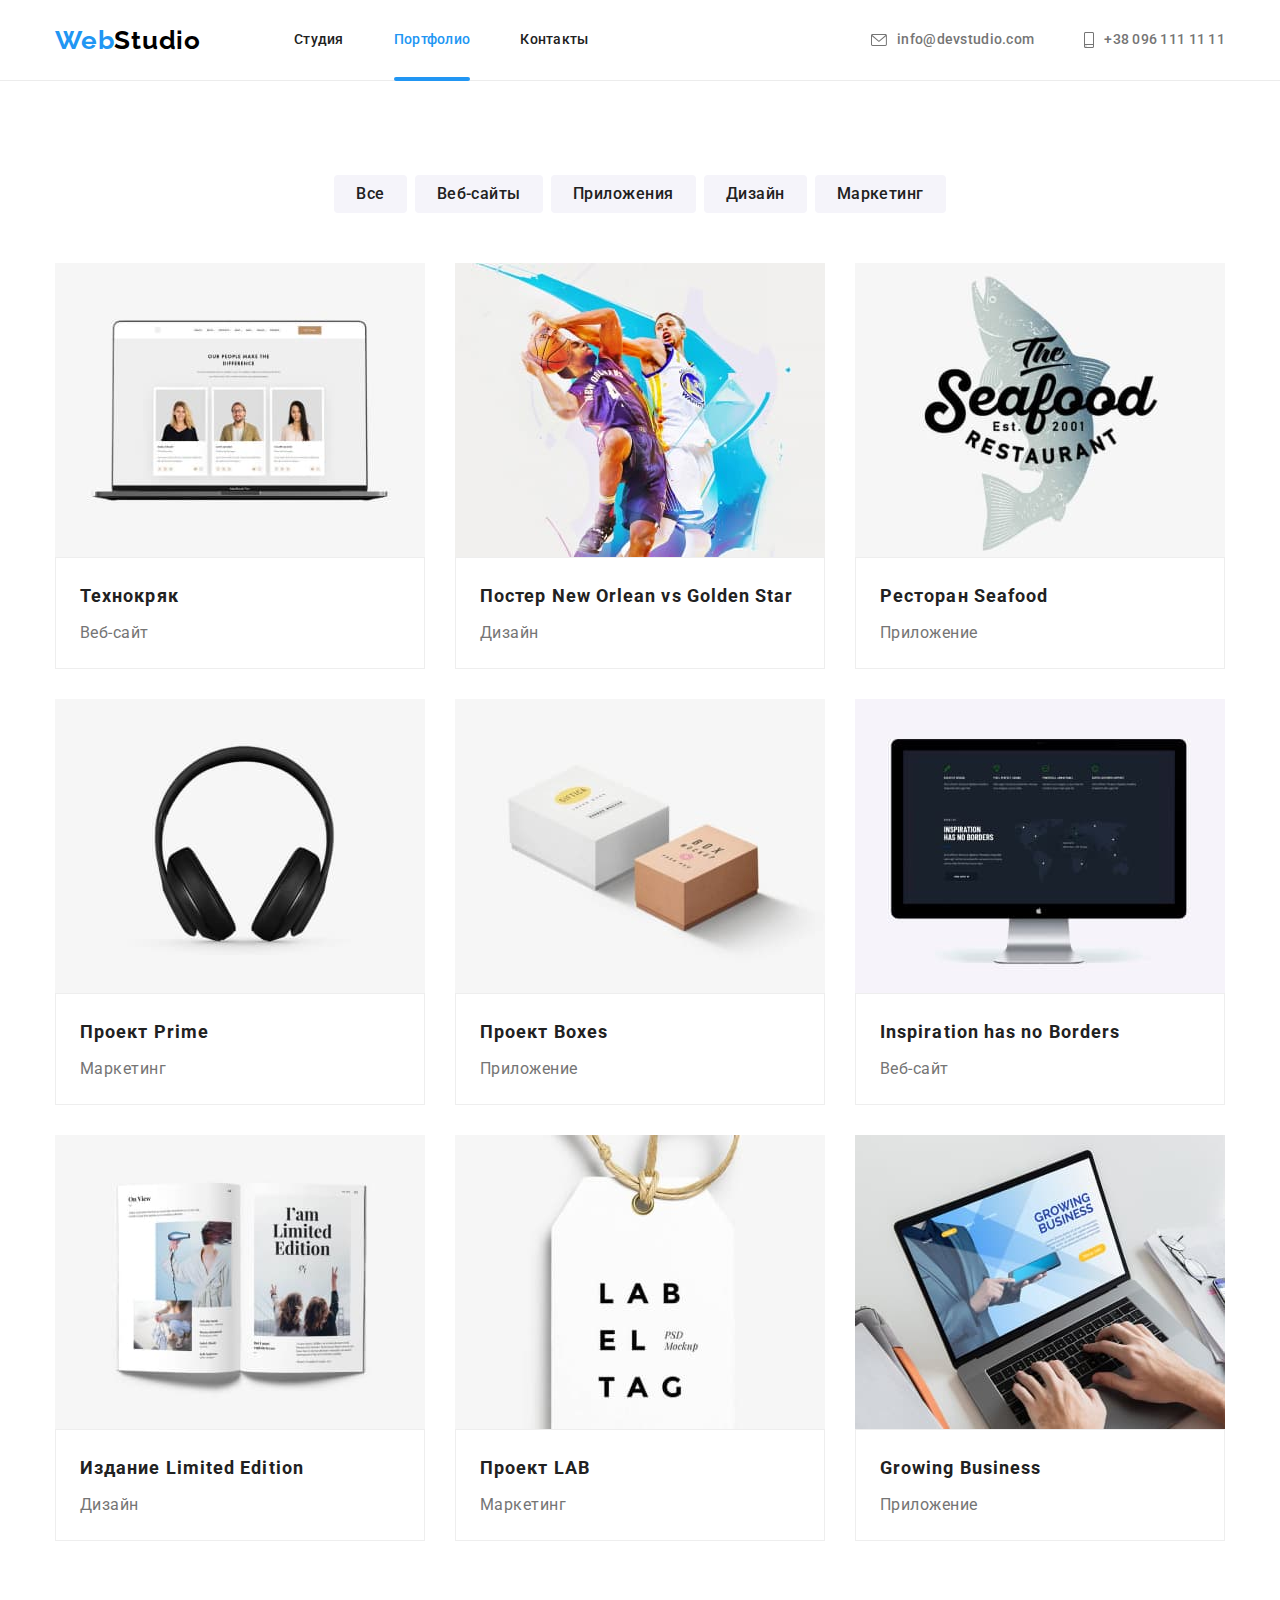
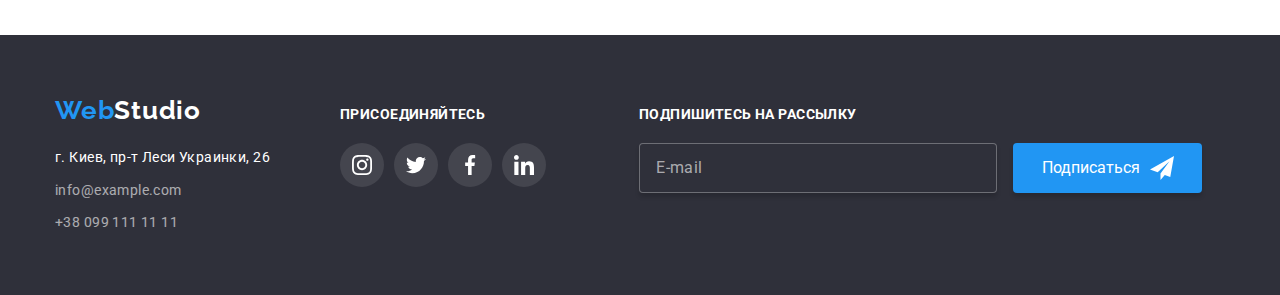
==== portfolio.html @ f48b9912 "hw6" ====
<!DOCTYPE html>
<html lang="ru">

<head>
  <meta charset="UTF-8">
  <meta http-equiv="X-UA-Compatible" content="IE=edge">
  <meta name="viewport" content="width=device-width, initial-scale=1.0">
  <title>Portfolio</title>
  <link rel="preconnect" href="https://fonts.googleapis.com">
  <link rel="preconnect" href="https://fonts.gstatic.com" crossorigin>
  <link href="https://fonts.googleapis.com/css2?family=Raleway:wght@700&family=Roboto:wght@400;500;700;900&display=swap"
    rel="stylesheet">
  <link rel="stylesheet" href="https://cdnjs.cloudflare.com/ajax/libs/modern-normalize/1.1.0/modern-normalize.min.css">
  <link rel="stylesheet" href="./css/styles.css">
</head>

<body>
  <!-- шапка сайта -->
  <header class="page-header">
    <div class="container main-nav">
      <a class="logo" href="./index.html">Web<span class="logo-black">Studio</span> </a>
      <nav class="site-nav">
        <ul class="site-nav-list list">
          <li class="site-nav-item">
            <a class="site-nav-link" href="./index.html">Студия</a>
          </li>
          <li class="site-nav-item">
            <a class="site-nav-link current" href="./portfolio.html">Портфолио</a>
          </li>
          <li class="site-nav-item">
            <a class="site-nav-link" href="">Контакты</a>
          </li>
        </ul>
      </nav>
      <ul class="auth-nav-list list">
        <li class="auth-nav-item">
          <a class="auth-nav-link" href="mailto:info@devstudio.com"><svg class="auth-nav-icon" width="16px"
              height="12px">
              <use href="./img/symbol-defs.svg#icon-envelope"></use>
            </svg> info@devstudio.com
          </a>
        </li>
        <li class="auth-nav-item">
          <a class="auth-nav-link" href="tel:+380961111111"><svg class="auth-nav-icon" width="10px" height="16px">
              <use href="./img/symbol-defs.svg#icon-smartphone"></use>
            </svg> +38 096 111 11 11</a>
        </li>
      </ul>
    </div>
  </header>
  <!--  Основной контент сайта -->
  <main>
    <section class="section">
      <div class="container">
        <h1 class="section-title visually-hidden">Портфолио</h1>
        <ul class="filter-list list">
          <li class="filter-item"><button class="filter-button" type="button">Все</button></li>
          <li class="filter-item"><button class="filter-button" type="button">Веб-сайты</button></li>
          <li class="filter-item"><button class="filter-button" type="button">Приложения</button></li>
          <li class="filter-item"><button class="filter-button" type="button">Дизайн</button></li>
          <li class="filter-item"><button class="filter-button" type="button">Маркетинг</button></li>
        </ul>
        <ul class="portfolio-list list">
          <li class="portfolio-item">
            <a class="portfolio-link" href="">
              <div class="portfolio-thumb">
                <img class="image" width="370" src="./img/img.portfolio/imgp.jpg"
                  alt="Ноутбук с изображением веб-сайта">
                <div class="portfolio-overlay">
                  <p class="overlay-text">
                    Технокряк это современная площадка распространения коронавируса. Компании используют эту платформу
                    для цифрового
                    шпионажа и атак на защищённые сервера конкурентов.
                  </p>
                </div>
              </div>
              <div class="item-border">
                <h2 class="work-title">Технокряк</h2>
                <p class="work-text">Веб-сайт</p>
              </div>
            </a>
          </li>
          <li class="portfolio-item">
            <a class="portfolio-link" href="">
              <div class="portfolio-thumb">
                <img class="image" width="370" src="./img/img.portfolio/imgp1.jpg" alt="Два баскетболиста с мячем">
                <div class="portfolio-overlay">
                  <p class="overlay-text">
                    Технокряк это современная площадка распространения коронавируса. Компании используют эту платформу
                    для цифрового
                    шпионажа и атак на защищённые сервера конкурентов.
                  </p>
                </div>
              </div>
              <div class="item-border">
                <h2 class="work-title">Постер New Orlean vs Golden Star</h2>
                <p class="work-text">Дизайн</p>
              </div>
            </a>
          </li>
          <li class="portfolio-item">
            <a class="portfolio-link" href="">
              <div class="portfolio-thumb">
                <img class="image" width="370" src="./img/img.portfolio/imgp2.jpg" alt="Логотип ресторана">
                <div class="portfolio-overlay">
                  <p class="overlay-text">
                    Технокряк это современная площадка распространения коронавируса. Компании используют эту платформу
                    для цифрового
                    шпионажа и атак на защищённые сервера конкурентов.
                  </p>
                </div>
              </div>
              <div class="item-border">
                <h2 class="work-title">Ресторан Seafood</h2>
                <p class="work-text">Приложение</p>
              </div>
            </a>
          </li>
          <li class="portfolio-item">
            <a class="portfolio-link" href="">
              <div class="portfolio-thumb">
                <img class="image" width="370" src="./img/img.portfolio/imgp3.jpg" alt="Черные накладные наушники">
                <div class="portfolio-overlay">
                  <p class="overlay-text">
                    Технокряк это современная площадка распространения коронавируса. Компании используют эту платформу
                    для цифрового
                    шпионажа и атак на защищённые сервера конкурентов.
                  </p>
                </div>
              </div>
              <div class="item-border">
                <h2 class="work-title">Проект Prime</h2>
                <p class="work-text">Маркетинг</p>
              </div>
            </a>
          </li>
          <li class="portfolio-item">
            <a class="portfolio-link" href="">
              <div class="portfolio-thumb">
                <img class="image" width="370" src="./img/img.portfolio/imgp4.jpg" alt="Две картонные коробки">
                <div class="portfolio-overlay">
                  <p class="overlay-text">
                    Технокряк это современная площадка распространения коронавируса. Компании используют эту платформу
                    для цифрового
                    шпионажа и атак на защищённые сервера конкурентов.
                  </p>
                </div>
              </div>
              <div class="item-border">
                <h2 class="work-title">Проект Boxes</h2>
                <p class="work-text">Приложение</p>
              </div>
            </a>
          </li>
          <li class="portfolio-item">
            <a class="portfolio-link" href="">
              <div class="portfolio-thumb">
                <img class="image" width="370" src="./img/img.portfolio/imgp5.jpg" alt="Монитор компьютера">
                <div class="portfolio-overlay">
                  <p class="overlay-text">
                    Технокряк это современная площадка распространения коронавируса. Компании используют эту платформу
                    для цифрового
                    шпионажа и атак на защищённые сервера конкурентов.
                  </p>
                </div>
              </div>
              <div class="item-border">
                <h2 class="work-title">Inspiration has no Borders</h2>
                <p class="work-text">Веб-сайт</p>
              </div>
            </a>
          </li>
          <li class="portfolio-item">
            <a class="portfolio-link" href="">
              <div class="portfolio-thumb">
                <img class="image" width="370" src="./img/img.portfolio/imgp6.jpg" alt="Открытый журнал">
                <div class="portfolio-overlay">
                  <p class="overlay-text">
                    Технокряк это современная площадка распространения коронавируса. Компании используют эту платформу
                    для цифрового
                    шпионажа и атак на защищённые сервера конкурентов.
                  </p>
                </div>
              </div>
              <div class="item-border">
                <h2 class="work-title">Издание Limited Edition</h2>
                <p class="work-text">Дизайн</p>
              </div>
            </a>
          </li>
          <li class="portfolio-item">
            <a class="portfolio-link" href="">
              <div class="portfolio-thumb">
                <img class="image" width="370" src="./img/img.portfolio/imgp7.jpg" alt="Бирка на шнурке">
                <div class="portfolio-overlay">
                  <p class="overlay-text">
                    Технокряк это современная площадка распространения коронавируса. Компании используют эту платформу
                    для цифрового
                    шпионажа и атак на защищённые сервера конкурентов.
                  </p>
                </div>
              </div>
              <div class="item-border">
                <h2 class="work-title">Проект LAB</h2>
                <p class="work-text">Маркетинг</p>
              </div>
            </a>
          </li>
          <li class="portfolio-item">
            <a class="portfolio-link" href="">
              <div class="portfolio-thumb">
                <img class="image" width="370" src="./img/img.portfolio/imgp8.jpg"
                  alt="Руки мужчины на клавиатуре ноутбука">
                <div class="portfolio-overlay">
                  <p class="overlay-text">
                    Технокряк это современная площадка распространения коронавируса. Компании используют эту платформу
                    для цифрового
                    шпионажа и атак на защищённые сервера конкурентов.
                  </p>
                </div>
              </div>
              <div class="item-border">
                <h2 class="work-title">Growing Business</h2>
                <p class="work-text">Приложение</p>
              </div>
            </a>
          </li>
        </ul>
      </div>
    </section>
  </main>
  <!-- Подвал сайта -->
  <footer class="page-footer">
    <div class="container footer">
      <div class="footer-addres">
        <a class="logo" href="./index.html">Web<span class="logo-white">Studio</span> </a>
        <address class="addres">
          <ul class="addres-list list">
            <li class="addres-item">
              <a class="addres-link"
                href="https://www.google.com/maps/place/%D0%B1%D1%83%D0%BB.+%D0%9B%D0%B5%D1%81%D0%B8+%D0%A3%D0%BA%D1%80%D0%B0%D0%B8%D0%BD%D0%BA%D0%B8,+26">г.
                Киев, пр-т Леси Украинки, 26</a>
            </li>
            <li class="addres-item">
              <a class="addres-link opacity" href="mailto:info@example.com">info@example.com</a>
            </li>
            <li class="addres-item">
              <a class="addres-link opacity" href="tel:+380991111111">+38 099 111 11 11</a>
            </li>
          </ul>
        </address>
      </div>
      <div class="footer-container">
        <p class="list-title">присоединяйтесь</p>
        <ul class="footer-social-list">
          <li class="footer-social-item">
            <a class="footer-social-link" href="">
              <svg class="footer-social-icon" width="20px" height="20px">
                <use href="./img/symbol-defs.svg#icon-instagram"></use>
              </svg>
            </a>
          </li>
          <li class="footer-social-item">
            <a class="footer-social-link" href="">
              <svg class="footer-social-icon" width="20px" height="20px">
                <use href="./img/symbol-defs.svg#icon-twitter"></use>
              </svg>
            </a>
          </li>
          <li class="footer-social-item">
            <a class="footer-social-link" href="">
              <svg class="footer-social-icon" width="20px" height="20px">
                <use href="./img/symbol-defs.svg#icon-facebook"></use>
              </svg>
            </a>
          </li>
          <li class="footer-social-item">
            <a class="footer-social-link" href="">
              <svg class="footer-social-icon" width="20px" height="20px">
                <use href="./img/symbol-defs.svg#icon-linkedin"></use>
              </svg>
            </a>
          </li>
        </ul>
      </div>
      <form class="subscription-form">
        <label class="subscription-label" for="email">Подпишитесь на рассылку</label>
        <input class="subscription-input" type="email" name="email" id="email" placeholder="E-mail">
        <button class="form-button" type="submit">
          Подписаться
          <svg class="form-icon" width="24px" height="24px">
            <use href="./img/symbol-defs.svg#icon-icon-send"></use>
          </svg>
        </button>
      </form>
    </div>
  </footer>
</body>

</html>
---- css/styles.css ----
/* Цвет основного текста #212121 */
/* вторичный цвет текста #757575 */
/* белый #ffffff */
/* вторичный цвет фона #F5F4FA */
/* акцент  #2196F3 */
/* цвет лого #000000 */
:root {
  --primary-text-color: #212121;
  --secondary-text-color: #757575;
  --accent-color: #2196F3;
  --logo-black: #000000;
  --white-color: #ffffff;
  --dark-background-color: #2F303A;
  --secondary-background-color: #f5f4fa;
  --icon-color: #AFB1B8;
}


body {
  color: var(--primary-text-color);
  background-color: var(--white-color);
  font-family: 'Roboto', sans-serif;
}

.container {
width: 1200px;
margin-left: auto;
margin-right: auto;
padding: 0 15px;
}
a {
  text-decoration: none;
}

img {
  display: block;
}

h1, h2, h3, p {
  margin: 0;
}
.page-header {
  border-bottom: 1px solid #ececec;
}

ul {
  padding: 0;
  list-style: none;
  margin: 0;
}

.logo {
  color: var(--accent-color);
  font-family: 'raleway';
  font-weight: 700;
  font-size: 26px;
  line-height: 1.19;
  letter-spacing: 0.03em;
}
.logo-black {
  color: var(--logo-black);
}
.logo-white {
  color: var(--white-color);
}

/* ------------------------------------------site-naw----------------------------------------------- */

.main-nav {
  display: flex;
  align-items: center;
}
.site-nav {
  margin-left: 93px;
}

.site-nav-list {
  display: flex;
  
}


.site-nav-item:not(:last-child) {
  margin-right: 50px;
}
  

.site-nav-link {
  position: relative;
  display: inline-block;
  padding-top: 32px;
  padding-bottom: 32px;

  color: var(--primary-text-color);
  font-weight: 500;
  font-size: 14px;
  line-height: 1.14;
  letter-spacing: 0.02em;
  transition: color 250ms cubic-bezier(0.4, 0, 0.2, 1);
}

.current::after {
  content: '';
  position: absolute;
  left: 0;
  bottom: -1px;
  display: inline-block;
  width: 100%;
  height: 4px;
  background-color: var(--accent-color);
  border-radius: 2px;
}


.site-nav-link:hover,
.site-nav-link:focus {
  color: var(--accent-color);
}
.current {
  color: var(--accent-color);
}

/* ----------------------------auth-naw-link------------------------------------- */

.auth-nav-list {
  display: flex;
  margin-left: auto;
  align-items: center;
}

.auth-nav-item:not(:last-child) {
  margin-right: 50px;
}

.auth-nav-link {
  display: flex;
  justify-content: center;
  align-items: center;
  padding-top: 32px;
  padding-bottom: 32px;

  color: var(--secondary-text-color);
  font-weight: 500;
  font-size: 14px;
  line-height: 1.14;
  letter-spacing: 0.02em;
  transition: color 250ms cubic-bezier(0.4, 0, 0.2, 1);
}

.auth-nav-link:hover,
.auth-nav-link:focus {
  color: var(--accent-color);
}
.auth-nav-icon {
  margin-right: 10px;
  fill: currentColor;
}
/* ---------------------------Hero------------------------------- */

.hero {
  max-width: 1600px;
  margin: 0 auto;
  background-color: var(--dark-background-color);
  background-image: linear-gradient(
  rgba(47, 48, 58, 0.4),
  rgba(47, 48, 58, 0.4)),
  url(../img/bgimg.jpg);
  background-repeat: no-repeat;
  background-size: cover;
  text-align: center; 
  padding-top: 200px;
  padding-bottom: 200px;
}
.hero-title {
  width: 696px;
  margin: 0 auto;
  color: var(--white-color);
  font-weight: 900;
  font-size: 44px;
  line-height: 1.36;
  letter-spacing: 0.06em;
  text-transform: uppercase;

}
.hero-button {
  margin-top: 30px;
  padding: 10px 32px;
  font-size: 16px;
  font-weight: 700;
  line-height: 1.87;
  letter-spacing: 0.06em;
  color: var(--white-color);

  background-color: var(--accent-color);
  border-radius: 4px;
  border-style: none;
  cursor: pointer;
  transition: background-color 250ms cubic-bezier(0.4, 0, 0.2, 1)
}
.hero-button:hover,
.hero-button:focus {
background-color: #188CE8;
}


/* ------------------------------------------section-------------------------------------------- */
.section {
  padding: 94px 0;
  
}

.section-title {
  text-align: center;
  font-weight: 700;
  font-size: 36px;
  line-height: 1.16;
  margin-bottom: 50px;
  letter-spacing: 0.03em;
}

.visually-hidden {
  position: absolute;
  clip: rect(0 0 0 0);
  width: 1px;
  height: 1px;
  margin: -1px;
}

/*---------------------- features --------------------------*/

.features-list {
  display: flex;
}
.feature-item {
  width: 270px;
}
.feature-item:not(:last-child) {
  margin-right: 30px;
}

.icon {
  display: flex;
  align-items: center;
  justify-content: center;
  height: 120px;
  border-radius: 4px;
  background-color: var(--secondary-background-color);

}
.feature-title {
  font-size: 14px;
  line-height: 1.14;
  margin-top: 30px;
  text-transform: uppercase;
  letter-spacing: 0.03em;
}
.feature-text {
  margin-top: 10px;
  color: var(--secondary-text-color);
  font-size: 14px;
  line-height: 1.71;
  letter-spacing: 0.03em;
}
/* -----------------------------------------Work--------------------------------------- */
.work-section {
  padding-top: 0;
}
.work-list {
display: flex;
}
.work-item:not(:last-child) {
  margin-right: 30px;
}
.thumb {
  position: relative;
}

.overlay-thumb {
  display: flex;
  justify-content: center;
  align-items: center;

  position: absolute;
  height: 70px;
  width: 100%;
  bottom: 0;
  left: 0;
  background-color: rgba(47, 48, 58, 0.8);
}
.thumb-title {
  color: var(--white-color);
  font-size: 14px;
  line-height: 1.14;
  letter-spacing: 0.03em;
  text-transform: uppercase;
  
}



/* -------------------------------team----------------------------- */ 

.section.team {
background-color: var(--secondary-background-color);
}

.team-list {
  display: flex;
  
}
.team-item {
  background-color: var(--white-color);
  border-bottom-right-radius: 4px;
  border-bottom-left-radius: 4px;
  box-shadow: 0px 2px 1px rgba(0, 0, 0, 0.2),
              0px 1px 1px rgba(0, 0, 0, 0.14),
              0px 1px 3px rgba(0, 0, 0, 0.12);

}
.team-item:not(:last-child) {
  margin-right: 30px;
  width: 270;
}
.team-info-box {
  padding-top: 30px;
  padding-bottom: 30px;
}

.team-title {
  font-weight: 500;
  font-size: 16px;
  line-height: 1.18;
  text-align: center;
  letter-spacing: 0.03em;
}
.team-profession {
  margin-top: 10px;
  color: var(--secondary-text-color);
  font-size: 16px;
  line-height: 1.18;
  text-align: center;
  letter-spacing: 0.03em;
}

.social-list {
  display: flex;
  justify-content: center;
  margin-top: 16px; 
}
.social-item:not(:last-child) {
  margin-right: 10px;
}
.social-link {
  display: flex;
  width: 44px;
  height: 44px;
  align-items: center;
  justify-content: center;
  border-radius: 50%;
  cursor: pointer;
  color: var(--icon-color);

  transition: color 250ms cubic-bezier(0.4, 0, 0.2, 1),
  background-color 250ms cubic-bezier(0.4, 0, 0.2, 1);
}

.social-link:hover,
.social-link:focus {
  background-color: var(--accent-color);
  color: var(--white-color);
}
.social-icon {
  fill: currentColor;
}

/* clients */
.clients-list {
  display: flex;
  flex-wrap: wrap;
  margin-left: -30px;
  margin-top: -30px;
}
.client-item {
  display: flex;
  margin-left: 30px;
  margin-top: 30px;
  flex-basis: calc((100% - 180px) / 6); 
}
.client-link {
  display: flex;
  justify-content: center;
  align-items: center;
  width: 170px;
  height: 92px;
  border-radius: 4px;
  border: 1px solid var(--icon-color);
  fill: var(--icon-color);

  transition: fill 250ms cubic-bezier(0.4, 0, 0.2, 1), 
  border-color 250ms cubic-bezier(0.4, 0, 0.2, 1);
}
.client-link:hover,
.client-link:focus {
  border-color: var(--accent-color);
  fill: var(--accent-color);
}

/* -------------------------------------------footer------------------------------------------------- */
.page-footer {
  background-color: var(--dark-background-color);
  padding: 60px 0;
}
.footer {
  display: flex;
  align-items: baseline;
  
}
.addres {
  margin-top: 20px;
  font-style: normal;
}
.addres-item + .addres-item {
margin-top: 9px;
}
.addres-link {
  color: var(--white-color);
  font-size: 14px;
  line-height: 1.71;
  letter-spacing: 0.03em;
  transition: color 250ms cubic-bezier(0.4, 0, 0.2, 1);
}
.addres-link:hover,
.addres-link:focus {
  color: var(--accent-color);
}
.addres-link.opacity {
  opacity: 0.6;
}



.footer-container {
  width: 206px;
  height: 80px;
  margin-left: 70px;

}
.footer-social-list {
  display: flex;
  margin-top: 20px;
}
.footer-social-item:not(:last-child) {
  margin-right: 10px;
}

.list-title {
  font-size: 14px;
  font-weight: 700;
  line-height: 1.14;
  letter-spacing: 0.03em;
  text-transform: uppercase;
  color: var(--white-color);
}

.footer-social-link {
  display: flex;
  align-items: center;
  justify-content: center;
  width: 44px;
  height: 44px;
  border-radius: 50%;
  cursor: pointer;
  color: var(--white-color);
  background-color: rgba(255, 255, 255, 0.1);
  transition: background-color 250ms cubic-bezier(0.4, 0, 0.2, 1);
}
.footer-social-link:hover,
.footer-social-link:focus {
background-color: var(--accent-color);
}
.footer-social-icon {
fill: currentColor;
}

.subscription-form {
  margin-left: 93px;
}
.subscription-label {
  display: block;
  margin-bottom: 20px;
  font-weight: 700;
  font-size: 14px;
  line-height: 1.14;
  letter-spacing: 0.03em;
  text-transform: uppercase;
  color: var(--white-color);
}

.subscription-input {
  height: 50px;
  width: 358px;
  padding-left: 16px;
  border-radius: 4px;
  color: rgba(255, 255, 255, 0.6);
  border: 1px solid rgba(255, 255, 255, 0.3);
  background-color: var(--dark-background-color);
  box-shadow: 0 4px 4px rgba(0, 0, 0, 0.15);
  transition: border 250ms cubic-bezier(0.4, 0, 0.2, 1);
}

.subscription-input:hover,
.subscription-input:focus {
  border: 1px solid var(--accent-color)
}

.subscription-input::placeholder {
font-size: 16px;
line-height: 1.25;
letter-spacing: 0.03em;
color: rgba(255, 255, 255, 0.6);
}

.form-button {
  position: relative;
  margin-left: 12px;
  border-style: none;
  border-radius: 4px;
  cursor: pointer;
  padding: 10px 62px 10px 29px;
  font-size: 16px;
  line-height: 1.87;
  background-color: var(--accent-color);
  color: var(--white-color);
  box-shadow: 0 4px 4px rgba(0, 0, 0, 0.15);
}

.form-icon {
  position: absolute;
  bottom: 13px;
  right: 28px;
  width: 24px;
  height: 24px;
}

/*--------------------------------- Portfolio --------------------------------------*/

.filter-list {
  display: flex;
  justify-content: center;
  margin-bottom: 50px;
}
.filter-item + .filter-item{
  margin-left: 8px;
}

.filter-button {
  display: block;
  padding: 6px 22px;
  color: var(--primary-text-color);
  background-color: var(--secondary-background-color);
  border-radius: 4px;
  border-style: none;
  cursor: pointer;
  font-weight: 500;
  font-size: 16px;
  line-height: 1.62;
  letter-spacing: 0.03em;
  transition: color 250ms cubic-bezier(0.4, 0, 0.2, 1),
              background-color 250ms cubic-bezier(0.4, 0, 0.2, 1),
              box-shadow 250ms cubic-bezier(0.4, 0, 0.2, 1);
}
.filter-button:focus,
.filter-button:hover {
  color: var(--white-color);
  background-color: var(--accent-color);
  box-shadow: 1px 4px 6px rgba(0, 0, 0, 0.16),
              0px 4px 4px rgba(0, 0, 0, 0.06),
              0px 1px 1px rgba(0, 0, 0, 0.12);
              
}

.work-title {
  color: var(--primary-text-color);
  font-weight: 700;
  font-size: 18px;
  line-height: 2;
  letter-spacing: 0.06em;
}
.work-text {
  margin-top: 4px;
  color: var(--secondary-text-color);
  font-size: 16px;
  line-height: 1.87;
  letter-spacing: 0.03em;
}
.portfolio-list {
  display: flex;
  flex-wrap: wrap;
  margin-left: -30px;
  margin-top: -30px;
}
.portfolio-item {
  margin-left: 30px;
  margin-top: 30px;
  flex-basis: calc((100% - 90px) / 3); 
}
.item-border {
  border: 1px solid #eeeeee;
  padding: 20px 24px;
}
.portfolio-link {
  display: block;
  transition: box-shadow 250ms cubic-bezier(0.4, 0, 0.2, 1); 
}

.portfolio-link:hover,
.portfolio-link:focus {
  box-shadow: 1px 4px 6px rgba(0, 0, 0, 0.16),
              0px 4px 4px rgba(0, 0, 0, 0.06),
              0px 1px 1px rgba(0, 0, 0, 0.12);         
}
.portfolio-thumb {
  position: relative;
  overflow: hidden;
}

.portfolio-overlay {
  position: absolute;
  top: 0;
  left: 0;
  padding: 63px 24px;
  width: 100%;
  height: 100%;
  background-color: rgba(33, 150, 243, 0.9);
  transform: translateY(100%);
  transition: transform 250ms cubic-bezier(0.4, 0, 0.2, 1);
}

.portfolio-link:hover .portfolio-overlay,
.portfolio-link:focus .portfolio-overlay {
  transform: translateY(0);
}

.overlay-text {
  font-size: 18px;
  line-height: 1.55;
  letter-spacing: 0.03em;
  color: var(--white-color);
}


/* ------------------Modal----------------- */

.backdrop {
  position: fixed;
  top: 0;
  left: 0;
  width: 100%;
  height: 100%;
  background-color: rgba(0, 0, 0, 0.2);
  opacity: 1;
  transition: opacity 250ms cubic-bezier(0.4, 0, 0.2, 1);
}

.backdrop.is-hidden {
  opacity: 0; 
  pointer-events: none;
  visibility: visible;
}

.backdrop.is-hidden .modal {
  transform: translate(-50%, -50%) scale(1.1);
  opacity: 0;
}

.modal {
  position: absolute;
  top:50%;
  left: 50%;
  width: 528px;
  padding: 40px;
  background-color: #fff;
  border-radius: 4px;
  box-shadow: 0 2px 1px rgba(0, 0, 0, 0.14),
              0 1px 1px rgba(0, 0, 0, 0.14),
              0 1px 3px rgba(0, 0, 0, 0.12); 
  opacity: 1;
  transform: translate(-50%, -50%) scale(1);
  transition: transform 250ms cubic-bezier(0.4, 0, 0.2, 1),
              opacity 250ms cubic-bezier(0.4, 0, 0.2, 1);
}
.modal-button {
  display: flex;
  justify-content: center;
  align-items: center;
  width: 30px;
  height: 30px;
  padding: 0;
  position: absolute;
  top: 8px;
  right: 8px;
  cursor: pointer;
  border: 1px solid rgba(0, 0, 0, 0.1);
  border-radius: 50%;
}
  
.button-icon {
  transition: fill 250ms cubic-bezier(0.4, 0, 0.2, 1)
}

.modal-button:hover .button-icon, 
.modal-button:focus .button-icon {
  fill: var(--accent-color);
}


.modal-title {
  margin-bottom: 12px;
  font-size: 20px;
  font-weight: 700;
  line-height: 1.15;
  text-align: center;
}
.form-field {
  position: relative;
  display: flex;
  flex-direction: column;
  margin-bottom: 10px;
}
.form-field-label { 
  margin-bottom: 4px;
  font-size: 12px;
  line-height: 1.16;
  letter-spacing: 0.01em;
  color: var(--secondary-text-color);
}
.form-field-input {
  margin: 0;
  padding: 11px 42px;
  width: 100%;
  border: 1px solid rgba(33, 33, 33, 0.2);
  border-radius: 4px;
  cursor: pointer;
}

.form-field-icon {
position: absolute;
width: 18px;
height: 18px;
bottom: 11px;
left: 12px;
transition: fill 250ms cubic-bezier(0.4, 0, 0.2, 1);
}


.form-field-input:focus {
  border-color: var(--accent-color);
  
}

.form-field-input:focus + .form-field-icon {
  fill: var(--accent-color);
}

.comment {
margin-bottom: 20px;
}
.textarea {
  padding: 12px 16px;
  resize: none;

}
.textarea::placeholder {
  font-size: 12px;
  line-height: 1.16;
  letter-spacing: 0.01em;
  color: rgba(117, 117, 117, 0.5);
}
.form-agreement {
  display: flex;
  justify-content: center;
  align-items: center;
  margin-bottom: 30px;

}
.form-text {
  margin-left: 8.38px;
  font-size: 14px;
  letter-spacing: 0.03em;
  color: var(--secondary-text-color);
}
.agreement-link {
  text-decoration: underline;
  color: var(--accent-color);
}

.checkbox {
  position: absolute;
  width: 1px;
  height: 1px;
  margin: -1px;
  border: 0;
  padding: 0;
  clip: rect(0 0 0 0);
  overflow: hidden; 
}
.checkbox-icon {
  display: inline-block;
  width: 16px;
  height: 15px;
  border: 2px solid var(--primary-text-color);
  border-radius: 2px;
  transition: background-color 250ms cubic-bezier(0.4, 0, 0.2, 1),
              border-color 250ms cubic-bezier(0.4, 0, 0.2, 1);
}
.checkbox:checked + .checkbox-icon {
  background-color: var(--accent-color);
  border-color: var(--accent-color);
}

.modal-form-button {
  display: block;
  margin: 0 auto;
  width: 200px;
  padding: 10px 0;
  font-size: 16px;
  line-height: 1.87;
  letter-spacing: 0.06em;
  color: var(--white-color);
  background-color: var(--accent-color);
  border-radius: 4px;
  border-style: none;
  cursor: pointer;
  box-shadow: 0 4px 4px rgba(0, 0, 0, 0.15);
  transition: background-color 250ms cubic-bezier(0.4, 0, 0.2, 1),
              box-shadow 250ms cubic-bezier(0.4, 0, 0.2, 1);          
}
.modal-form-button:hover,
.modal-form-button:focus {
  background-color: #188CE8;
  box-shadow: 0 4px 4px rgba(0, 0, 0, 0.25);
}
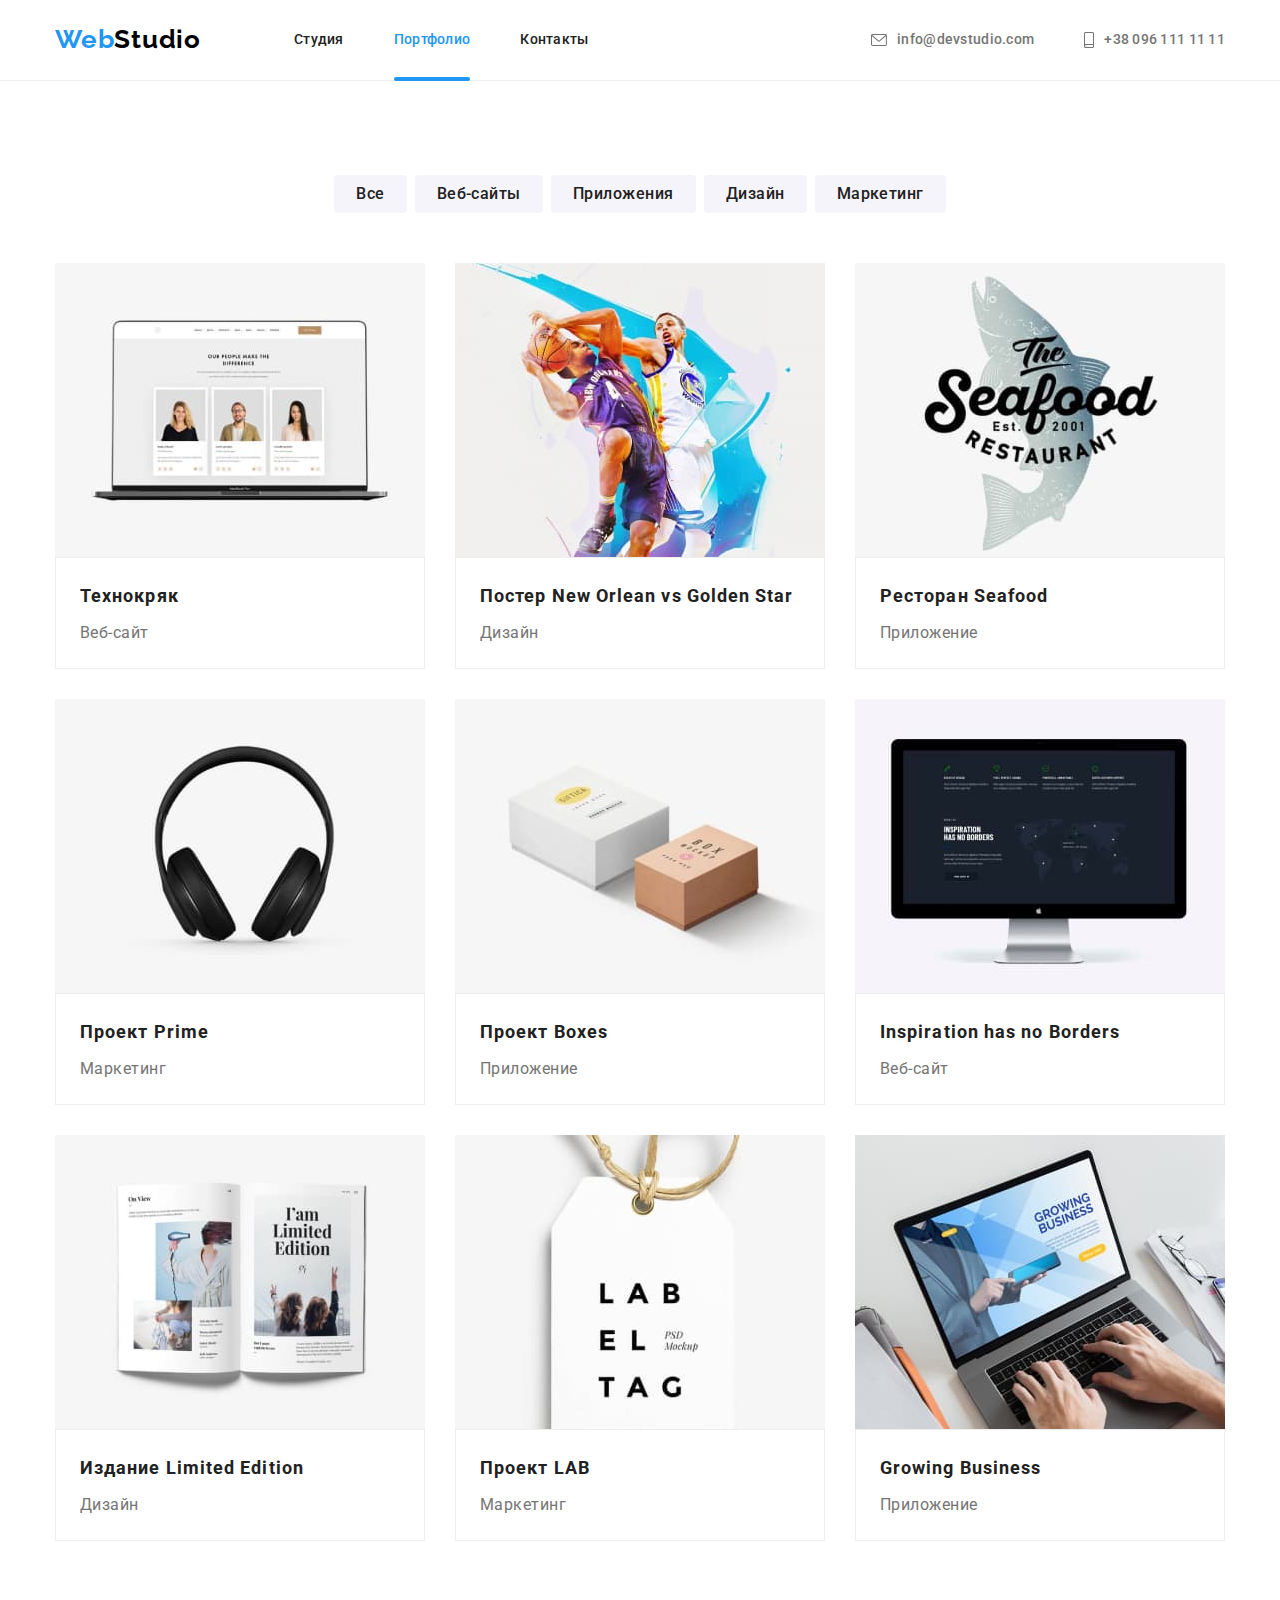
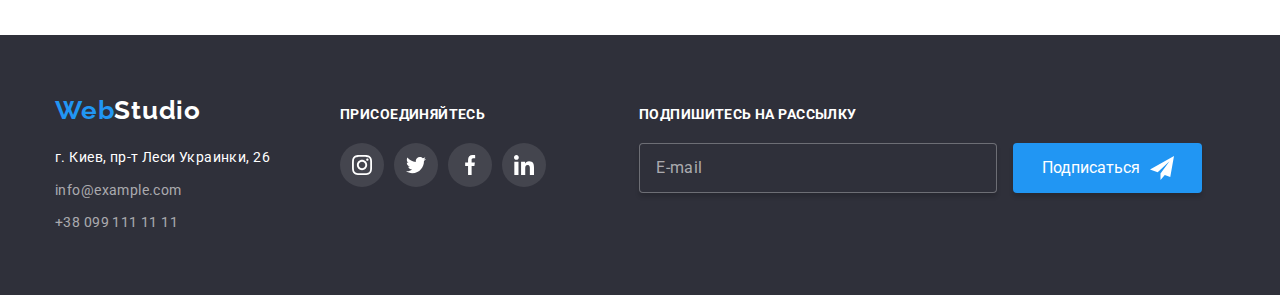
==== commit 39f78c9b: "вносит правки" ====
--- a/portfolio.html
+++ b/portfolio.html
@@ -18,8 +18,8 @@
   <!-- шапка сайта -->
   <header class="page-header">
     <div class="container main-nav">
-      <a class="logo" href="./index.html">Web<span class="logo-black">Studio</span> </a>
       <nav class="site-nav">
+        <a class="logo" href="./index.html">Web<span class="logo-black">Studio</span></a>
         <ul class="site-nav-list list">
           <li class="site-nav-item">
             <a class="site-nav-link" href="./index.html">Студия</a>
--- a/css/styles.css
+++ b/css/styles.css
@@ -51,6 +51,8 @@
 }
 
 .logo {
+  padding-top: 24px;
+  padding-bottom: 25px;
   color: var(--accent-color);
   font-family: 'raleway';
   font-weight: 700;
@@ -69,22 +71,17 @@
 
 .main-nav {
   display: flex;
-  align-items: center;
 }
 .site-nav {
+  display: flex; 
+}
+.site-nav-list {
+  display: flex;
   margin-left: 93px;
 }
-
-.site-nav-list {
-  display: flex;
-  
-}
-
-
 .site-nav-item:not(:last-child) {
   margin-right: 50px;
-}
-  
+}  
 
 .site-nav-link {
   position: relative;
@@ -111,7 +108,6 @@
   background-color: var(--accent-color);
   border-radius: 2px;
 }
-
 
 .site-nav-link:hover,
 .site-nav-link:focus {
@@ -181,8 +177,8 @@
   line-height: 1.36;
   letter-spacing: 0.06em;
   text-transform: uppercase;
-
-}
+}
+
 .hero-button {
   margin-top: 30px;
   padding: 10px 32px;
@@ -198,16 +194,15 @@
   cursor: pointer;
   transition: background-color 250ms cubic-bezier(0.4, 0, 0.2, 1)
 }
+
 .hero-button:hover,
 .hero-button:focus {
 background-color: #188CE8;
 }
 
-
 /* ------------------------------------------section-------------------------------------------- */
 .section {
-  padding: 94px 0;
-  
+  padding: 94px 0; 
 }
 
 .section-title {
@@ -246,7 +241,6 @@
   height: 120px;
   border-radius: 4px;
   background-color: var(--secondary-background-color);
-
 }
 .feature-title {
   font-size: 14px;
@@ -294,7 +288,6 @@
   line-height: 1.14;
   letter-spacing: 0.03em;
   text-transform: uppercase;
-  
 }
 
 
@@ -306,8 +299,7 @@
 }
 
 .team-list {
-  display: flex;
-  
+  display: flex; 
 }
 .team-item {
   background-color: var(--white-color);
@@ -316,8 +308,8 @@
   box-shadow: 0px 2px 1px rgba(0, 0, 0, 0.2),
               0px 1px 1px rgba(0, 0, 0, 0.14),
               0px 1px 3px rgba(0, 0, 0, 0.12);
-
-}
+}
+
 .team-item:not(:last-child) {
   margin-right: 30px;
   width: 270;
@@ -353,10 +345,10 @@
 }
 .social-link {
   display: flex;
+  align-items: center;
+  justify-content: center;
   width: 44px;
   height: 44px;
-  align-items: center;
-  justify-content: center;
   border-radius: 50%;
   cursor: pointer;
   color: var(--icon-color);
@@ -374,7 +366,7 @@
   fill: currentColor;
 }
 
-/* clients */
+/* -----------------------------------------clients------------------------------ */
 .clients-list {
   display: flex;
   flex-wrap: wrap;
@@ -385,7 +377,7 @@
   display: flex;
   margin-left: 30px;
   margin-top: 30px;
-  flex-basis: calc((100% - 180px) / 6); 
+  flex-basis: calc(100% / 6 - 180px); 
 }
 .client-link {
   display: flex;
@@ -414,7 +406,6 @@
 .footer {
   display: flex;
   align-items: baseline;
-  
 }
 .addres {
   margin-top: 20px;
@@ -430,26 +421,27 @@
   letter-spacing: 0.03em;
   transition: color 250ms cubic-bezier(0.4, 0, 0.2, 1);
 }
+
+.opacity {
+  color: rgba(255, 255, 255, 0.6);
+}
+
 .addres-link:hover,
 .addres-link:focus {
   color: var(--accent-color);
 }
-.addres-link.opacity {
-  opacity: 0.6;
-}
-
-
 
 .footer-container {
-  width: 206px;
-  height: 80px;
+  min-width: 206px;
+  min-height: 80px;
   margin-left: 70px;
-
-}
+}
+
 .footer-social-list {
   display: flex;
   margin-top: 20px;
 }
+
 .footer-social-item:not(:last-child) {
   margin-right: 10px;
 }
@@ -566,6 +558,7 @@
   font-size: 16px;
   line-height: 1.62;
   letter-spacing: 0.03em;
+
   transition: color 250ms cubic-bezier(0.4, 0, 0.2, 1),
               background-color 250ms cubic-bezier(0.4, 0, 0.2, 1),
               box-shadow 250ms cubic-bezier(0.4, 0, 0.2, 1);
@@ -576,13 +569,11 @@
   background-color: var(--accent-color);
   box-shadow: 1px 4px 6px rgba(0, 0, 0, 0.16),
               0px 4px 4px rgba(0, 0, 0, 0.06),
-              0px 1px 1px rgba(0, 0, 0, 0.12);
-              
+              0px 1px 1px rgba(0, 0, 0, 0.12);        
 }
 
 .work-title {
   color: var(--primary-text-color);
-  font-weight: 700;
   font-size: 18px;
   line-height: 2;
   letter-spacing: 0.06em;
@@ -603,7 +594,7 @@
 .portfolio-item {
   margin-left: 30px;
   margin-top: 30px;
-  flex-basis: calc((100% - 90px) / 3); 
+  flex-basis: calc(100% / 3 - 90px); 
 }
 .item-border {
   border: 1px solid #eeeeee;
@@ -687,6 +678,7 @@
               0 1px 3px rgba(0, 0, 0, 0.12); 
   opacity: 1;
   transform: translate(-50%, -50%) scale(1);
+
   transition: transform 250ms cubic-bezier(0.4, 0, 0.2, 1),
               opacity 250ms cubic-bezier(0.4, 0, 0.2, 1);
 }
@@ -742,6 +734,8 @@
   border: 1px solid rgba(33, 33, 33, 0.2);
   border-radius: 4px;
   cursor: pointer;
+
+  transition: border-color 250ms cubic-bezier(0.4, 0, 0.2, 1);
 }
 
 .form-field-icon {
@@ -750,6 +744,7 @@
 height: 18px;
 bottom: 11px;
 left: 12px;
+
 transition: fill 250ms cubic-bezier(0.4, 0, 0.2, 1);
 }
 
@@ -766,10 +761,10 @@
 .comment {
 margin-bottom: 20px;
 }
+
 .textarea {
   padding: 12px 16px;
   resize: none;
-
 }
 .textarea::placeholder {
   font-size: 12px;
@@ -777,14 +772,13 @@
   letter-spacing: 0.01em;
   color: rgba(117, 117, 117, 0.5);
 }
-.form-agreement {
+.agreement {
   display: flex;
   justify-content: center;
   align-items: center;
   margin-bottom: 30px;
-
-}
-.form-text {
+}
+.agreement-text {
   margin-left: 8.38px;
   font-size: 14px;
   letter-spacing: 0.03em;
@@ -833,6 +827,7 @@
   border-style: none;
   cursor: pointer;
   box-shadow: 0 4px 4px rgba(0, 0, 0, 0.15);
+
   transition: background-color 250ms cubic-bezier(0.4, 0, 0.2, 1),
               box-shadow 250ms cubic-bezier(0.4, 0, 0.2, 1);          
 }
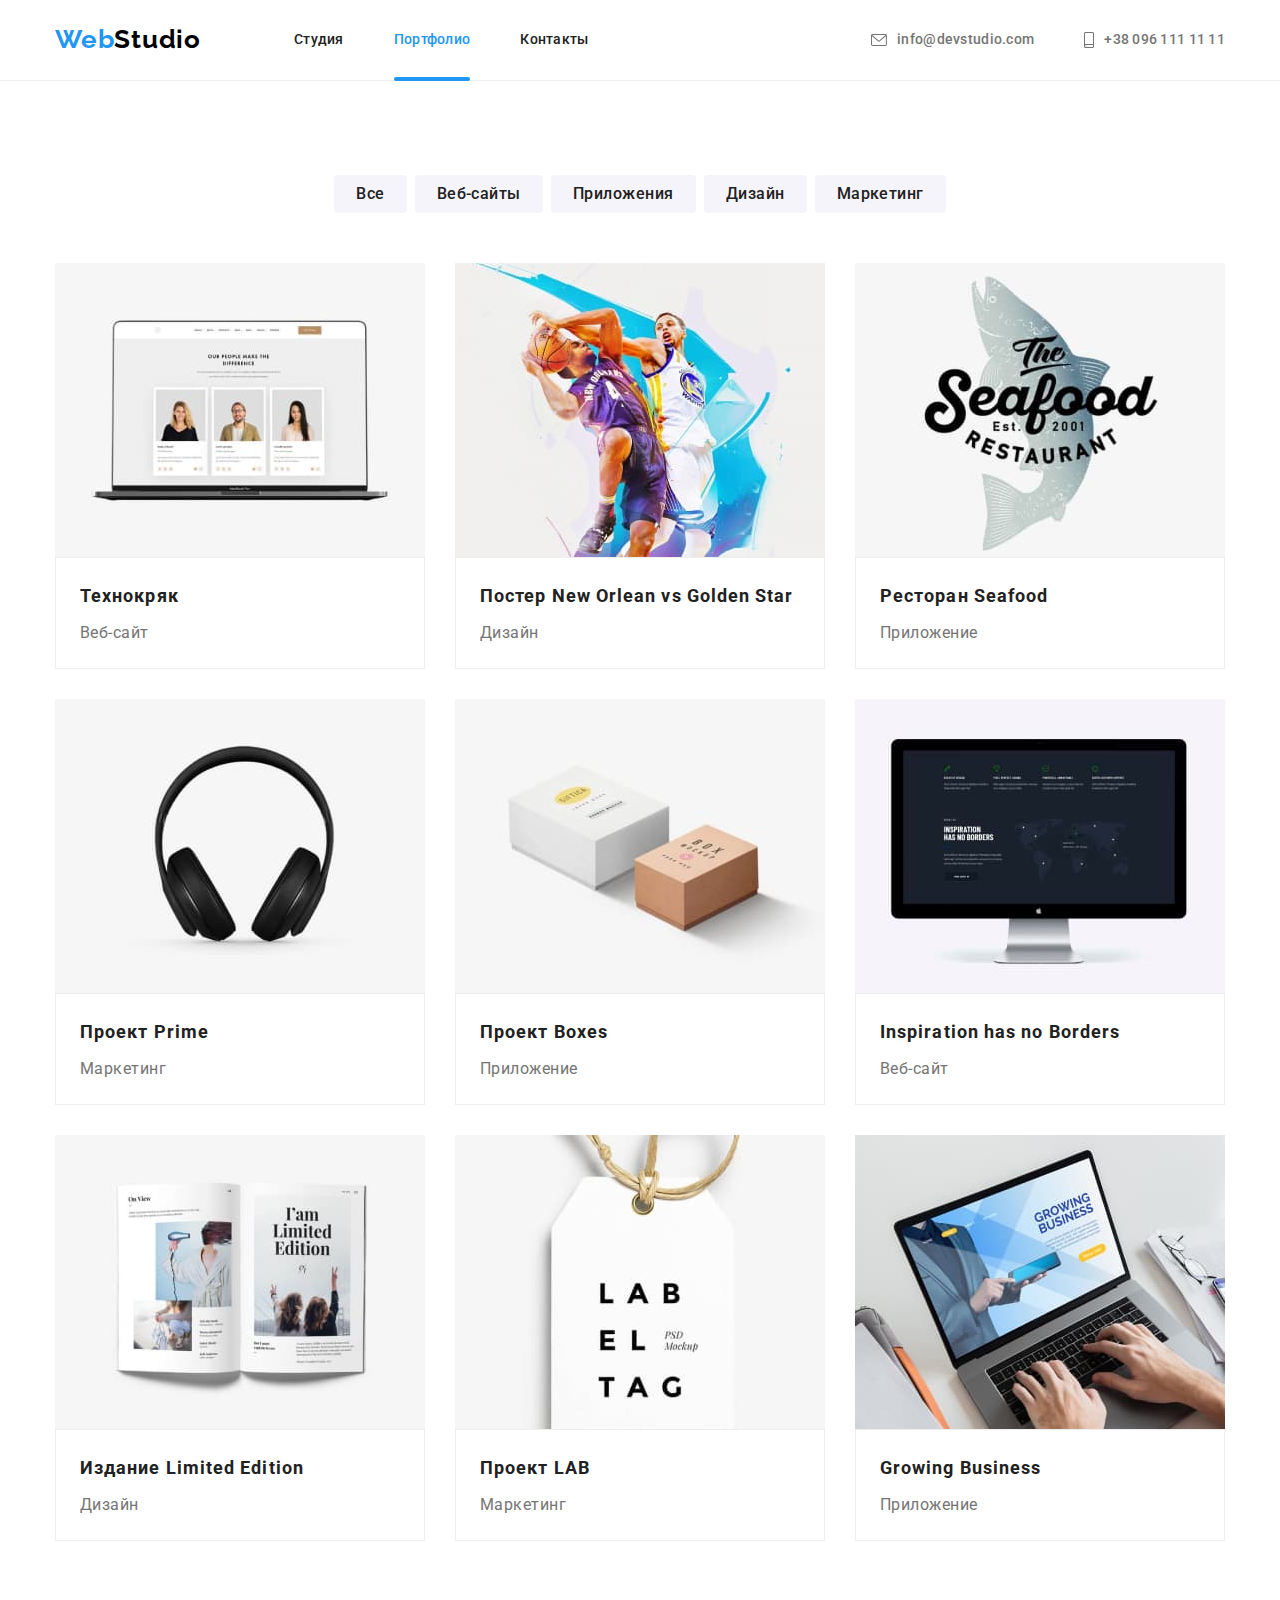
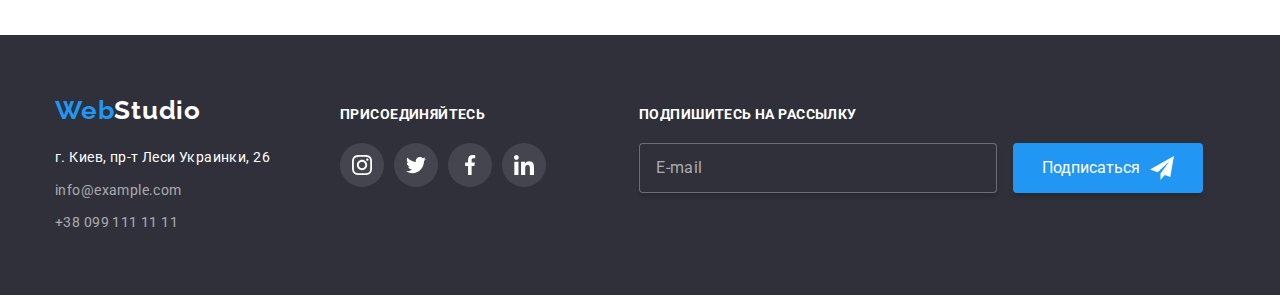
==== commit 604b7fc0: "вносит правки" ====
--- a/portfolio.html
+++ b/portfolio.html
@@ -232,49 +232,47 @@
   <!-- Подвал сайта -->
   <footer class="page-footer">
     <div class="container footer">
-      <div class="footer-addres">
-        <a class="logo" href="./index.html">Web<span class="logo-white">Studio</span> </a>
-        <address class="addres">
-          <ul class="addres-list list">
-            <li class="addres-item">
-              <a class="addres-link"
-                href="https://www.google.com/maps/place/%D0%B1%D1%83%D0%BB.+%D0%9B%D0%B5%D1%81%D0%B8+%D0%A3%D0%BA%D1%80%D0%B0%D0%B8%D0%BD%D0%BA%D0%B8,+26">г.
-                Киев, пр-т Леси Украинки, 26</a>
-            </li>
-            <li class="addres-item">
-              <a class="addres-link opacity" href="mailto:info@example.com">info@example.com</a>
-            </li>
-            <li class="addres-item">
-              <a class="addres-link opacity" href="tel:+380991111111">+38 099 111 11 11</a>
-            </li>
-          </ul>
-        </address>
-      </div>
-      <div class="footer-container">
-        <p class="list-title">присоединяйтесь</p>
-        <ul class="footer-social-list">
-          <li class="footer-social-item">
+      <address class="addres">
+        <a class="logo footer-logo" href="./index.html">Web<span class="logo-white">Studio</span></a>
+        <ul class="addres-list">
+          <li class="addres-item">
+            <a class="addres-link"
+              href="https://www.google.com/maps/place/%D0%B1%D1%83%D0%BB.+%D0%9B%D0%B5%D1%81%D0%B8+%D0%A3%D0%BA%D1%80%D0%B0%D0%B8%D0%BD%D0%BA%D0%B8,+26">г.
+              Киев, пр-т Леси Украинки, 26</a>
+          </li>
+          <li class="addres-item">
+            <a class="addres-link opacity" href="mailto:info@example.com">info@example.com</a>
+          </li>
+          <li class="addres-item">
+            <a class="addres-link opacity" href="tel:+380991111111">+38 099 111 11 11</a>
+          </li>
+        </ul>
+      </address>
+      <div class="community">
+        <p class="community-text">присоединяйтесь</p>
+        <ul class="community-list">
+          <li class="community-item">
             <a class="footer-social-link" href="">
               <svg class="footer-social-icon" width="20px" height="20px">
                 <use href="./img/symbol-defs.svg#icon-instagram"></use>
               </svg>
             </a>
           </li>
-          <li class="footer-social-item">
+          <li class="community-item">
             <a class="footer-social-link" href="">
               <svg class="footer-social-icon" width="20px" height="20px">
                 <use href="./img/symbol-defs.svg#icon-twitter"></use>
               </svg>
             </a>
           </li>
-          <li class="footer-social-item">
+          <li class="community-item">
             <a class="footer-social-link" href="">
               <svg class="footer-social-icon" width="20px" height="20px">
                 <use href="./img/symbol-defs.svg#icon-facebook"></use>
               </svg>
             </a>
           </li>
-          <li class="footer-social-item">
+          <li class="community-item">
             <a class="footer-social-link" href="">
               <svg class="footer-social-icon" width="20px" height="20px">
                 <use href="./img/symbol-defs.svg#icon-linkedin"></use>
--- a/css/styles.css
+++ b/css/styles.css
@@ -1,10 +1,4 @@
 
-/* Цвет основного текста #212121 */
-/* вторичный цвет текста #757575 */
-/* белый #ffffff */
-/* вторичный цвет фона #F5F4FA */
-/* акцент  #2196F3 */
-/* цвет лого #000000 */
 :root {
   --primary-text-color: #212121;
   --secondary-text-color: #757575;
@@ -29,15 +23,26 @@
 margin-right: auto;
 padding: 0 15px;
 }
+
 a {
   text-decoration: none;
+  font-style: normal;
 }
 
 img {
   display: block;
 }
 
-h1, h2, h3, p {
+p {
+  margin: 0;
+}
+
+h1,
+h2,
+h3,
+h4,
+h5,
+h6 {
   margin: 0;
 }
 .page-header {
@@ -46,8 +51,8 @@
 
 ul {
   padding: 0;
+  margin: 0;
   list-style: none;
-  margin: 0;
 }
 
 .logo {
@@ -291,17 +296,16 @@
 }
 
 
-
 /* -------------------------------team----------------------------- */ 
 
-.section.team {
+.employees {
 background-color: var(--secondary-background-color);
 }
 
-.team-list {
+.employees-list {
   display: flex; 
 }
-.team-item {
+.employee-item {
   background-color: var(--white-color);
   border-bottom-right-radius: 4px;
   border-bottom-left-radius: 4px;
@@ -310,23 +314,22 @@
               0px 1px 3px rgba(0, 0, 0, 0.12);
 }
 
-.team-item:not(:last-child) {
+.employee-item:not(:last-child) {
   margin-right: 30px;
   width: 270;
 }
-.team-info-box {
-  padding-top: 30px;
-  padding-bottom: 30px;
-}
-
-.team-title {
+.employee-info {
+  padding: 30px 32px;
+}
+
+.employee-name {
   font-weight: 500;
   font-size: 16px;
   line-height: 1.18;
   text-align: center;
   letter-spacing: 0.03em;
 }
-.team-profession {
+.employee-profession {
   margin-top: 10px;
   color: var(--secondary-text-color);
   font-size: 16px;
@@ -337,7 +340,6 @@
 
 .social-list {
   display: flex;
-  justify-content: center;
   margin-top: 16px; 
 }
 .social-item:not(:last-child) {
@@ -407,9 +409,12 @@
   display: flex;
   align-items: baseline;
 }
-.addres {
+.footer-logo {
+  display: block;
+  padding: 0;
+}
+.addres-list {
   margin-top: 20px;
-  font-style: normal;
 }
 .addres-item + .addres-item {
 margin-top: 9px;
@@ -431,22 +436,22 @@
   color: var(--accent-color);
 }
 
-.footer-container {
+.community {
   min-width: 206px;
   min-height: 80px;
   margin-left: 70px;
 }
 
-.footer-social-list {
+.community-list {
   display: flex;
   margin-top: 20px;
 }
 
-.footer-social-item:not(:last-child) {
+.community-item:not(:last-child) {
   margin-right: 10px;
 }
 
-.list-title {
+.community-text {
   font-size: 14px;
   font-weight: 700;
   line-height: 1.14;
@@ -477,6 +482,7 @@
 
 .subscription-form {
   margin-left: 93px;
+  flex-grow: 1;
 }
 .subscription-label {
   display: block;
@@ -514,12 +520,14 @@
 }
 
 .form-button {
-  position: relative;
+  display: inline-flex;
+  align-items: center;
+  justify-content: center;
   margin-left: 12px;
   border-style: none;
   border-radius: 4px;
   cursor: pointer;
-  padding: 10px 62px 10px 29px;
+  padding: 10px 29px;
   font-size: 16px;
   line-height: 1.87;
   background-color: var(--accent-color);
@@ -528,9 +536,7 @@
 }
 
 .form-icon {
-  position: absolute;
-  bottom: 13px;
-  right: 28px;
+  margin-left: 10px;
   width: 24px;
   height: 24px;
 }
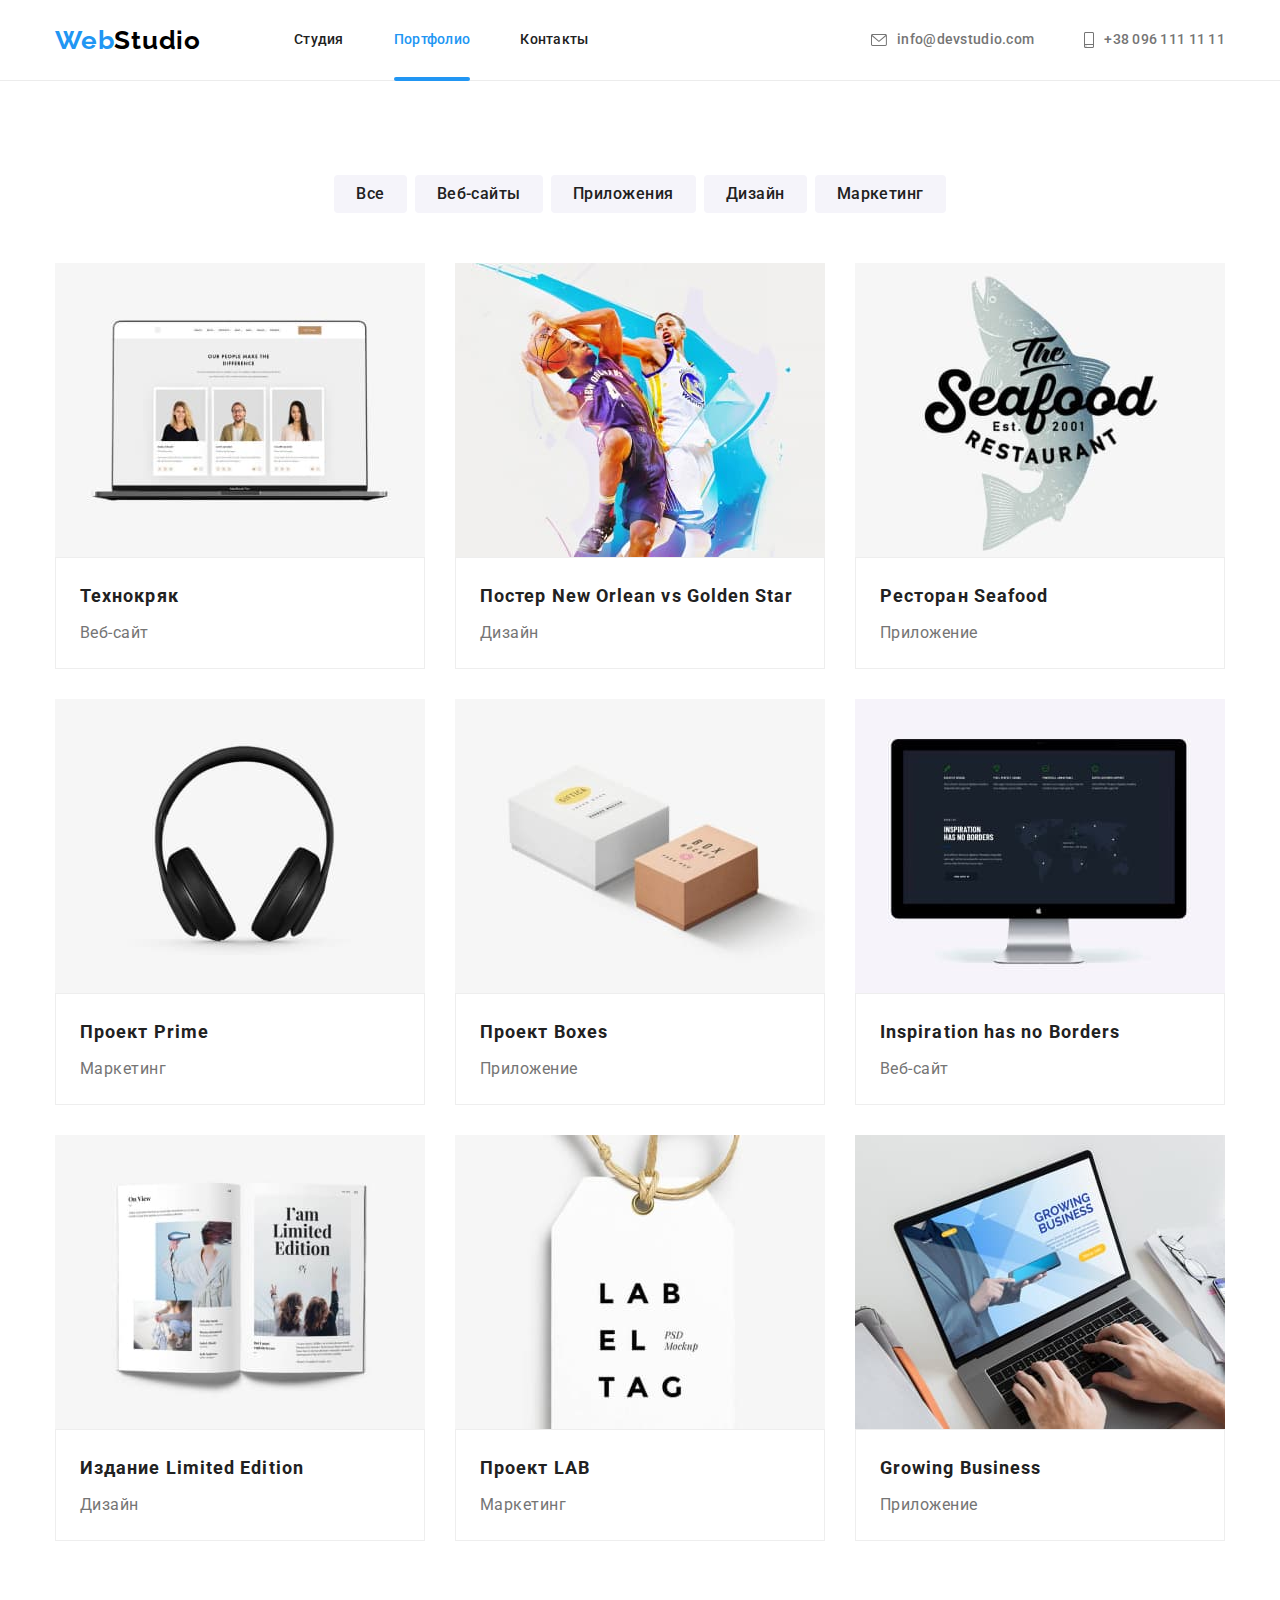
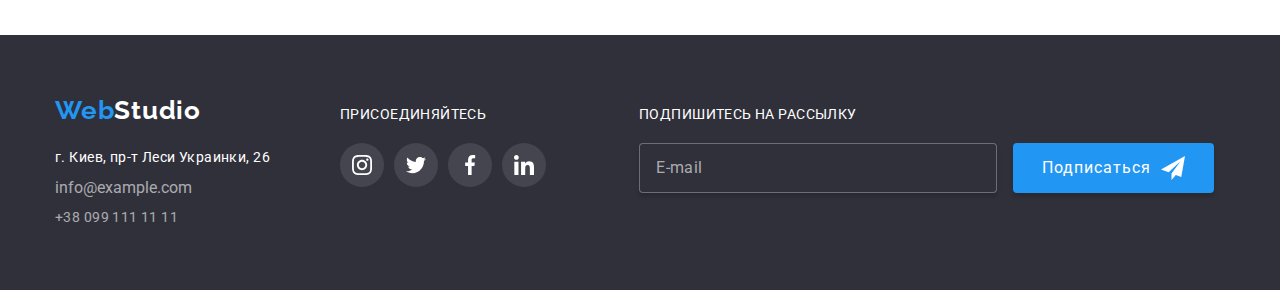
==== commit b7e18699: "вносит правки" ====
--- a/portfolio.html
+++ b/portfolio.html
@@ -20,19 +20,19 @@
     <div class="container main-nav">
       <nav class="site-nav">
         <a class="logo" href="./index.html">Web<span class="logo-black">Studio</span></a>
-        <ul class="site-nav-list list">
+        <ul class="site-nav-list">
           <li class="site-nav-item">
-            <a class="site-nav-link" href="./index.html">Студия</a>
+            <a class="site-nav-link " href="./index.html">Студия</a>
           </li>
           <li class="site-nav-item">
             <a class="site-nav-link current" href="./portfolio.html">Портфолио</a>
           </li>
           <li class="site-nav-item">
-            <a class="site-nav-link" href="">Контакты</a>
+            <a class="site-nav-link " href="">Контакты</a>
           </li>
         </ul>
       </nav>
-      <ul class="auth-nav-list list">
+      <ul class="auth-nav">
         <li class="auth-nav-item">
           <a class="auth-nav-link" href="mailto:info@devstudio.com"><svg class="auth-nav-icon" width="16px"
               height="12px">
@@ -54,11 +54,11 @@
       <div class="container">
         <h1 class="section-title visually-hidden">Портфолио</h1>
         <ul class="filter-list list">
-          <li class="filter-item"><button class="filter-button" type="button">Все</button></li>
-          <li class="filter-item"><button class="filter-button" type="button">Веб-сайты</button></li>
-          <li class="filter-item"><button class="filter-button" type="button">Приложения</button></li>
-          <li class="filter-item"><button class="filter-button" type="button">Дизайн</button></li>
-          <li class="filter-item"><button class="filter-button" type="button">Маркетинг</button></li>
+          <li class="filter-item"><button class="button filter-button" type="button">Все</button></li>
+          <li class="filter-item"><button class="button filter-button" type="button">Веб-сайты</button></li>
+          <li class="filter-item"><button class="button filter-button" type="button">Приложения</button></li>
+          <li class="filter-item"><button class="button filter-button" type="button">Дизайн</button></li>
+          <li class="filter-item"><button class="button filter-button" type="button">Маркетинг</button></li>
         </ul>
         <ul class="portfolio-list list">
           <li class="portfolio-item">
@@ -232,61 +232,61 @@
   <!-- Подвал сайта -->
   <footer class="page-footer">
     <div class="container footer">
-      <address class="addres">
-        <a class="logo footer-logo" href="./index.html">Web<span class="logo-white">Studio</span></a>
-        <ul class="addres-list">
-          <li class="addres-item">
-            <a class="addres-link"
+      <address class="address">
+        <a class="logo" href="./index.html">Web<span class="logo-white">Studio</span></a>
+        <ul class="address-list">
+          <li class="address-item">
+            <a class="address-link"
               href="https://www.google.com/maps/place/%D0%B1%D1%83%D0%BB.+%D0%9B%D0%B5%D1%81%D0%B8+%D0%A3%D0%BA%D1%80%D0%B0%D0%B8%D0%BD%D0%BA%D0%B8,+26">г.
               Киев, пр-т Леси Украинки, 26</a>
           </li>
-          <li class="addres-item">
+          <li class="address-item">
             <a class="addres-link opacity" href="mailto:info@example.com">info@example.com</a>
           </li>
-          <li class="addres-item">
-            <a class="addres-link opacity" href="tel:+380991111111">+38 099 111 11 11</a>
+          <li class="address-item">
+            <a class="address-link opacity" href="tel:+380991111111">+38 099 111 11 11</a>
           </li>
         </ul>
       </address>
-      <div class="community">
-        <p class="community-text">присоединяйтесь</p>
-        <ul class="community-list">
-          <li class="community-item">
-            <a class="footer-social-link" href="">
-              <svg class="footer-social-icon" width="20px" height="20px">
+      <div class="social">
+        <p class="social-text">присоединяйтесь</p>
+        <ul class="social-list footer-social-list">
+          <li class="social-list-item">
+            <a class="social-list-link footer-social-link" href="">
+              <svg class="social-list-icon" width="20px" height="20px">
                 <use href="./img/symbol-defs.svg#icon-instagram"></use>
               </svg>
             </a>
           </li>
-          <li class="community-item">
-            <a class="footer-social-link" href="">
-              <svg class="footer-social-icon" width="20px" height="20px">
+          <li class="social-list-item">
+            <a class="social-list-link footer-social-link" href="">
+              <svg class="social-list-icon" width="20px" height="20px">
                 <use href="./img/symbol-defs.svg#icon-twitter"></use>
               </svg>
             </a>
           </li>
-          <li class="community-item">
-            <a class="footer-social-link" href="">
-              <svg class="footer-social-icon" width="20px" height="20px">
+          <li class="social-list-item">
+            <a class="social-list-link footer-social-link" href="">
+              <svg class="social-list-icon" width="20px" height="20px">
                 <use href="./img/symbol-defs.svg#icon-facebook"></use>
               </svg>
             </a>
           </li>
-          <li class="community-item">
-            <a class="footer-social-link" href="">
-              <svg class="footer-social-icon" width="20px" height="20px">
+          <li class="social-list-item">
+            <a class="social-list-link footer-social-link" href="">
+              <svg class="social-list-icon" width="20px" height="20px">
                 <use href="./img/symbol-defs.svg#icon-linkedin"></use>
               </svg>
             </a>
           </li>
         </ul>
       </div>
-      <form class="subscription-form">
+      <form class="subscription">
         <label class="subscription-label" for="email">Подпишитесь на рассылку</label>
         <input class="subscription-input" type="email" name="email" id="email" placeholder="E-mail">
-        <button class="form-button" type="submit">
+        <button class="button subscription-button" type="submit">
           Подписаться
-          <svg class="form-icon" width="24px" height="24px">
+          <svg class="subscription-icon" width="24px" height="24px">
             <use href="./img/symbol-defs.svg#icon-icon-send"></use>
           </svg>
         </button>
--- a/css/styles.css
+++ b/css/styles.css
@@ -56,8 +56,6 @@
 }
 
 .logo {
-  padding-top: 24px;
-  padding-bottom: 25px;
   color: var(--accent-color);
   font-family: 'raleway';
   font-weight: 700;
@@ -72,6 +70,17 @@
   color: var(--white-color);
 }
 
+.button {
+  font-size: 16px;
+  line-height: 1.87;
+  letter-spacing: 0.06em;
+  color: var(--white-color);
+  background-color: var(--accent-color);
+  border-radius: 4px;
+  border-style: none;
+  cursor: pointer;
+}
+
 /* ------------------------------------------site-naw----------------------------------------------- */
 
 .main-nav {
@@ -79,6 +88,7 @@
 }
 .site-nav {
   display: flex; 
+  align-items: center;
 }
 .site-nav-list {
   display: flex;
@@ -124,10 +134,9 @@
 
 /* ----------------------------auth-naw-link------------------------------------- */
 
-.auth-nav-list {
+.auth-nav {
   display: flex;
   margin-left: auto;
-  align-items: center;
 }
 
 .auth-nav-item:not(:last-child) {
@@ -136,10 +145,8 @@
 
 .auth-nav-link {
   display: flex;
-  justify-content: center;
-  align-items: center;
-  padding-top: 32px;
-  padding-bottom: 32px;
+  align-items: center;
+  padding: 32px 0;
 
   color: var(--secondary-text-color);
   font-weight: 500;
@@ -187,16 +194,6 @@
 .hero-button {
   margin-top: 30px;
   padding: 10px 32px;
-  font-size: 16px;
-  font-weight: 700;
-  line-height: 1.87;
-  letter-spacing: 0.06em;
-  color: var(--white-color);
-
-  background-color: var(--accent-color);
-  border-radius: 4px;
-  border-style: none;
-  cursor: pointer;
   transition: background-color 250ms cubic-bezier(0.4, 0, 0.2, 1)
 }
 
@@ -239,18 +236,18 @@
   margin-right: 30px;
 }
 
-.icon {
+.feature-box {
   display: flex;
   align-items: center;
   justify-content: center;
-  height: 120px;
+  min-height: 120px;
   border-radius: 4px;
   background-color: var(--secondary-background-color);
 }
 .feature-title {
+  margin-top: 30px;
   font-size: 14px;
   line-height: 1.14;
-  margin-top: 30px;
   text-transform: uppercase;
   letter-spacing: 0.03em;
 }
@@ -262,32 +259,32 @@
   letter-spacing: 0.03em;
 }
 /* -----------------------------------------Work--------------------------------------- */
-.work-section {
+.funktion {
   padding-top: 0;
 }
-.work-list {
+.funktion-list {
 display: flex;
 }
-.work-item:not(:last-child) {
+.funktion-item:not(:last-child) {
   margin-right: 30px;
 }
-.thumb {
+.funktion-box {
   position: relative;
 }
 
-.overlay-thumb {
+.funktion-overlay {
   display: flex;
   justify-content: center;
   align-items: center;
 
   position: absolute;
-  height: 70px;
+  min-height: 70px;
   width: 100%;
   bottom: 0;
   left: 0;
   background-color: rgba(47, 48, 58, 0.8);
 }
-.thumb-title {
+.funktion-text {
   color: var(--white-color);
   font-size: 14px;
   line-height: 1.14;
@@ -342,10 +339,10 @@
   display: flex;
   margin-top: 16px; 
 }
-.social-item:not(:last-child) {
+.social-list-item:not(:last-child) {
   margin-right: 10px;
 }
-.social-link {
+.social-list-link {
   display: flex;
   align-items: center;
   justify-content: center;
@@ -359,12 +356,12 @@
   background-color 250ms cubic-bezier(0.4, 0, 0.2, 1);
 }
 
-.social-link:hover,
-.social-link:focus {
+.social-list-link:hover,
+.social-list-link:focus {
   background-color: var(--accent-color);
   color: var(--white-color);
 }
-.social-icon {
+.social-list-icon {
   fill: currentColor;
 }
 
@@ -409,17 +406,14 @@
   display: flex;
   align-items: baseline;
 }
-.footer-logo {
-  display: block;
-  padding: 0;
-}
-.addres-list {
+
+.address-list {
   margin-top: 20px;
 }
-.addres-item + .addres-item {
+.address-item + .address-item {
 margin-top: 9px;
 }
-.addres-link {
+.address-link {
   color: var(--white-color);
   font-size: 14px;
   line-height: 1.71;
@@ -431,29 +425,24 @@
   color: rgba(255, 255, 255, 0.6);
 }
 
-.addres-link:hover,
-.addres-link:focus {
+.address-link:hover,
+.address-link:focus {
   color: var(--accent-color);
 }
 
-.community {
-  min-width: 206px;
-  min-height: 80px;
+.social {
+
   margin-left: 70px;
 }
 
-.community-list {
-  display: flex;
+.footer-social-list {
   margin-top: 20px;
 }
 
-.community-item:not(:last-child) {
-  margin-right: 10px;
-}
-
-.community-text {
-  font-size: 14px;
-  font-weight: 700;
+
+
+.social-text {
+  font-size: 14px;
   line-height: 1.14;
   letter-spacing: 0.03em;
   text-transform: uppercase;
@@ -461,33 +450,16 @@
 }
 
 .footer-social-link {
-  display: flex;
-  align-items: center;
-  justify-content: center;
-  width: 44px;
-  height: 44px;
-  border-radius: 50%;
-  cursor: pointer;
   color: var(--white-color);
   background-color: rgba(255, 255, 255, 0.1);
-  transition: background-color 250ms cubic-bezier(0.4, 0, 0.2, 1);
-}
-.footer-social-link:hover,
-.footer-social-link:focus {
-background-color: var(--accent-color);
-}
-.footer-social-icon {
-fill: currentColor;
-}
-
-.subscription-form {
+}
+
+.subscription {
   margin-left: 93px;
   flex-grow: 1;
 }
 .subscription-label {
   display: block;
-  margin-bottom: 20px;
-  font-weight: 700;
   font-size: 14px;
   line-height: 1.14;
   letter-spacing: 0.03em;
@@ -498,6 +470,7 @@
 .subscription-input {
   height: 50px;
   width: 358px;
+  margin-top: 20px;
   padding-left: 16px;
   border-radius: 4px;
   color: rgba(255, 255, 255, 0.6);
@@ -519,23 +492,16 @@
 color: rgba(255, 255, 255, 0.6);
 }
 
-.form-button {
+.subscription-button {
   display: inline-flex;
   align-items: center;
   justify-content: center;
   margin-left: 12px;
-  border-style: none;
-  border-radius: 4px;
-  cursor: pointer;
   padding: 10px 29px;
-  font-size: 16px;
-  line-height: 1.87;
-  background-color: var(--accent-color);
-  color: var(--white-color);
   box-shadow: 0 4px 4px rgba(0, 0, 0, 0.15);
 }
 
-.form-icon {
+.subscription-icon {
   margin-left: 10px;
   width: 24px;
   height: 24px;
@@ -557,11 +523,7 @@
   padding: 6px 22px;
   color: var(--primary-text-color);
   background-color: var(--secondary-background-color);
-  border-radius: 4px;
-  border-style: none;
-  cursor: pointer;
   font-weight: 500;
-  font-size: 16px;
   line-height: 1.62;
   letter-spacing: 0.03em;
 
@@ -726,14 +688,14 @@
   flex-direction: column;
   margin-bottom: 10px;
 }
-.form-field-label { 
+.form-label { 
   margin-bottom: 4px;
   font-size: 12px;
   line-height: 1.16;
   letter-spacing: 0.01em;
   color: var(--secondary-text-color);
 }
-.form-field-input {
+.form-input {
   margin: 0;
   padding: 11px 42px;
   width: 100%;
@@ -744,7 +706,7 @@
   transition: border-color 250ms cubic-bezier(0.4, 0, 0.2, 1);
 }
 
-.form-field-icon {
+.form-icon {
 position: absolute;
 width: 18px;
 height: 18px;
@@ -755,12 +717,12 @@
 }
 
 
-.form-field-input:focus {
+.form-input:focus {
   border-color: var(--accent-color);
   
 }
 
-.form-field-input:focus + .form-field-icon {
+.form-input:focus + .form-icon {
   fill: var(--accent-color);
 }
 
@@ -819,26 +781,18 @@
   border-color: var(--accent-color);
 }
 
-.modal-form-button {
+.form-button {
   display: block;
   margin: 0 auto;
   width: 200px;
   padding: 10px 0;
-  font-size: 16px;
-  line-height: 1.87;
-  letter-spacing: 0.06em;
-  color: var(--white-color);
-  background-color: var(--accent-color);
-  border-radius: 4px;
-  border-style: none;
-  cursor: pointer;
   box-shadow: 0 4px 4px rgba(0, 0, 0, 0.15);
 
   transition: background-color 250ms cubic-bezier(0.4, 0, 0.2, 1),
               box-shadow 250ms cubic-bezier(0.4, 0, 0.2, 1);          
 }
-.modal-form-button:hover,
-.modal-form-button:focus {
+.form-button:hover,
+.form-button:focus {
   background-color: #188CE8;
   box-shadow: 0 4px 4px rgba(0, 0, 0, 0.25);
 }
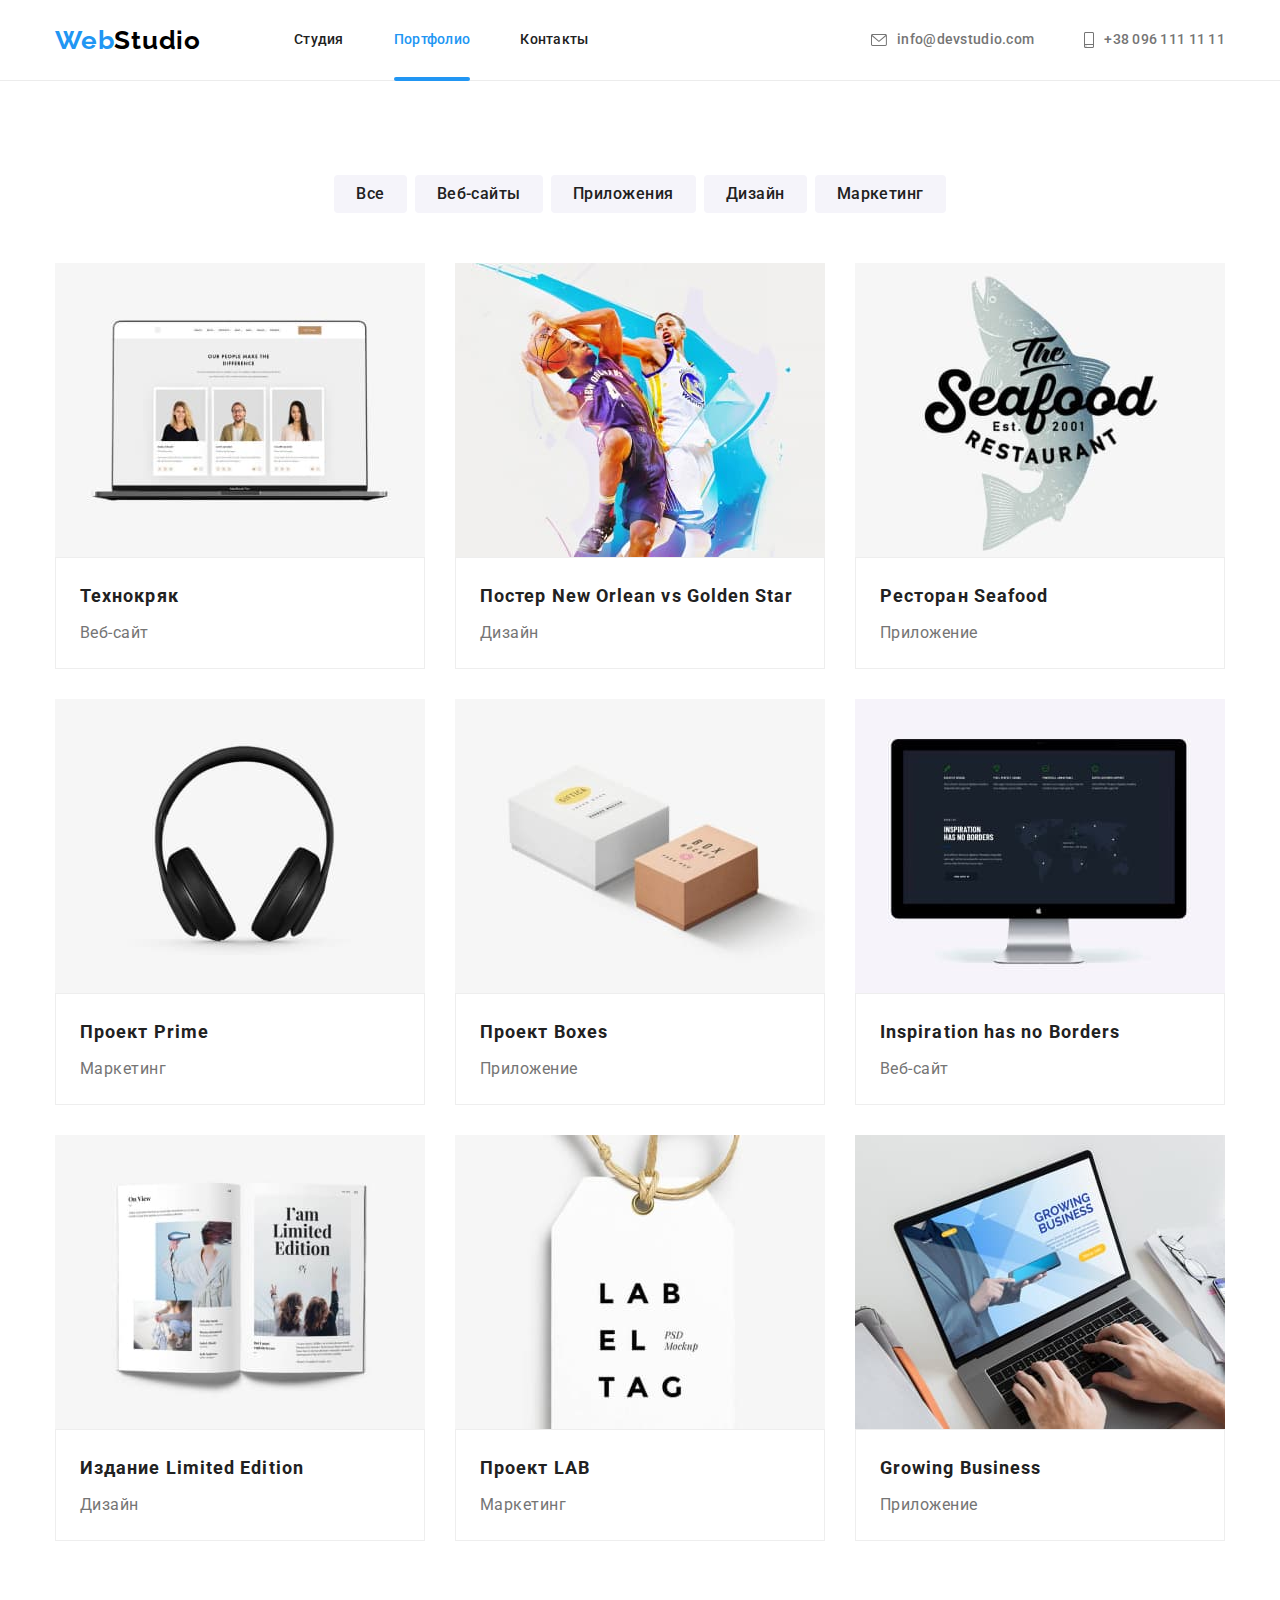
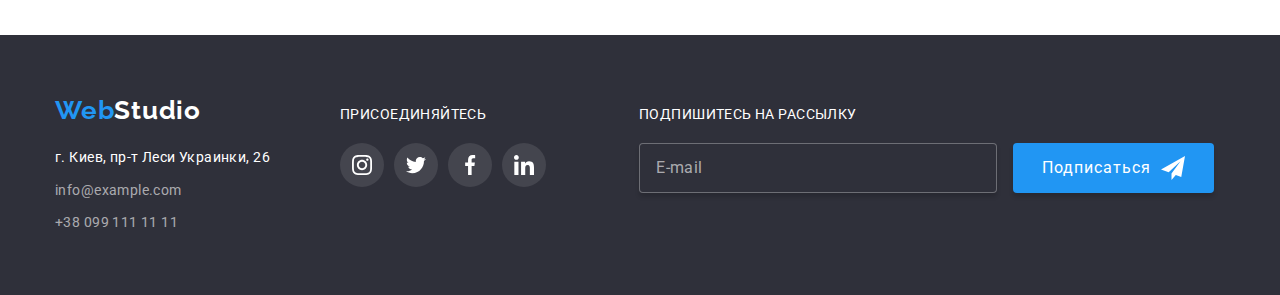
==== commit d1564c62: "вносит правки" ====
--- a/portfolio.html
+++ b/portfolio.html
@@ -241,7 +241,7 @@
               Киев, пр-т Леси Украинки, 26</a>
           </li>
           <li class="address-item">
-            <a class="addres-link opacity" href="mailto:info@example.com">info@example.com</a>
+            <a class="address-link opacity" href="mailto:info@example.com">info@example.com</a>
           </li>
           <li class="address-item">
             <a class="address-link opacity" href="tel:+380991111111">+38 099 111 11 11</a>
